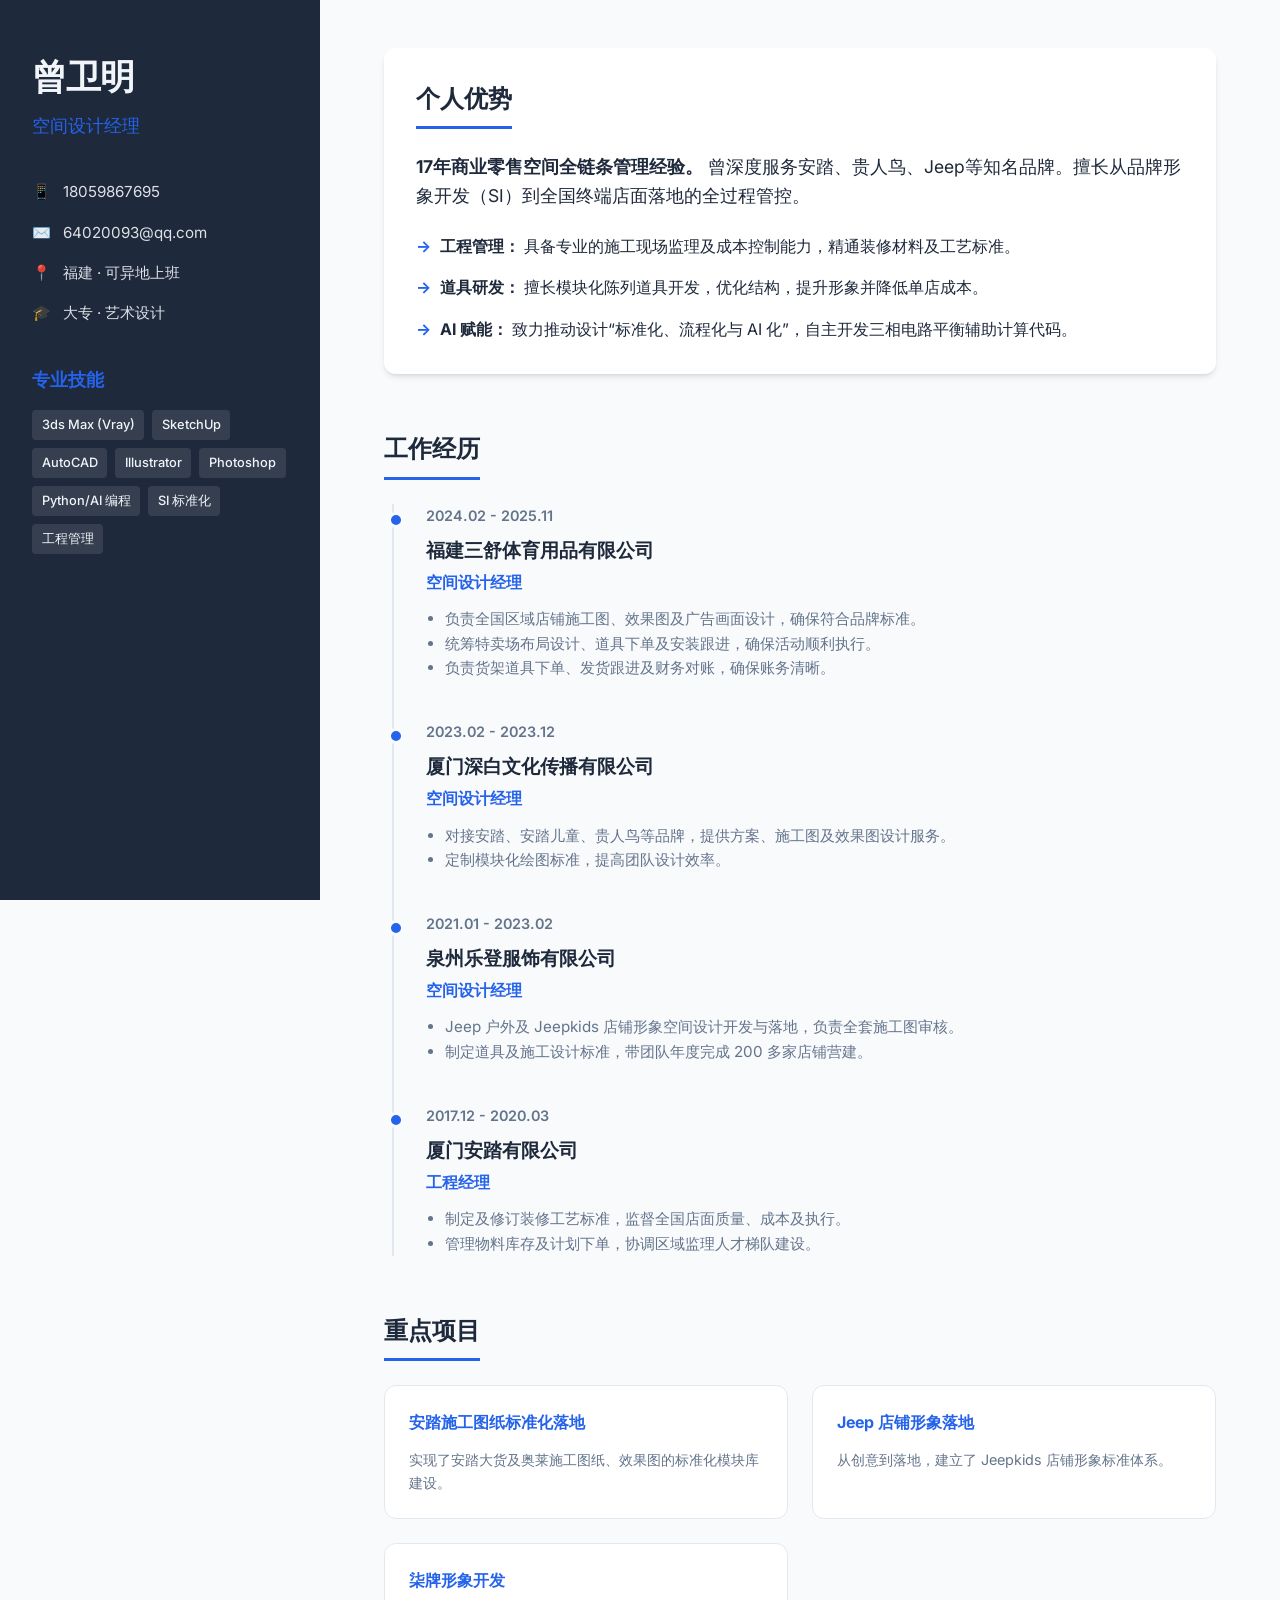
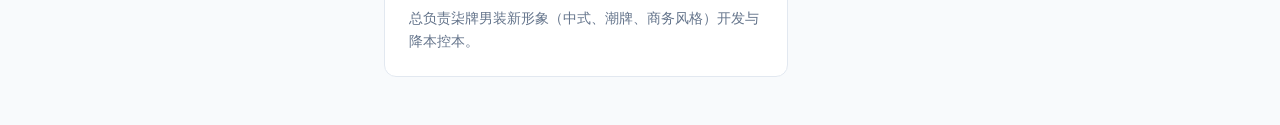
==== index.html @ a27a8bdd "初始化简历网站项目 包含： - index.html: 简历主页面 - style.css: 样式文件 - script.js: 交互脚本 - convert_to_rxresume.py: JSON" ====
<!DOCTYPE html>
<html lang="zh-CN">
<head>
    <meta charset="UTF-8">
    <meta name="viewport" content="width=device-width, initial-scale=1.0">
    <title>曾卫明 | 空间设计经理 - 个人简历</title>
    <meta name="description" content="曾卫明，资深空间设计经理，拥有17年商业零售空间全链条管理经验。精通SI开发、工程管理及AI赋能设计。">
    <link rel="stylesheet" href="style.css">
    <link rel="preconnect" href="https://fonts.googleapis.com">
    <link rel="preconnect" href="https://fonts.gstatic.com" crossorigin>
    <link href="https://fonts.googleapis.com/css2?family=Inter:wght@300;400;500;600;700&display=swap" rel="stylesheet">
</head>
<body>
    <div class="app-container">
        <!-- Sidebar -->
        <aside class="sidebar">
            <div class="profile-header">
                <div class="name-tag">
                    <h1>曾卫明</h1>
                    <p class="title">空间设计经理</p>
                </div>
            </div>

            <div class="contact-section">
                <div class="contact-item">
                    <span class="icon">📱</span>
                    <a href="tel:18059867695">18059867695</a>
                </div>
                <div class="contact-item">
                    <span class="icon">✉️</span>
                    <a href="mailto:64920093@qq.com">64020093@qq.com</a>
                </div>
                <div class="contact-item">
                    <span class="icon">📍</span>
                    <span>福建 · 可异地上班</span>
                </div>
                <div class="contact-item">
                    <span class="icon">🎓</span>
                    <span>大专 · 艺术设计</span>
                </div>
            </div>

            <div class="skills-section">
                <h3>专业技能</h3>
                <div class="skill-tags">
                    <span>3ds Max (Vray)</span>
                    <span>SketchUp</span>
                    <span>AutoCAD</span>
                    <span>Illustrator</span>
                    <span>Photoshop</span>
                    <span>Python/AI 编程</span>
                    <span>SI 标准化</span>
                    <span>工程管理</span>
                </div>
            </div>
        </aside>

        <!-- Main Content -->
        <main class="main-content">
            <section class="summary-card">
                <h2>个人优势</h2>
                <div class="summary-content">
                    <p><strong>17年商业零售空间全链条管理经验。</strong> 曾深度服务安踏、贵人鸟、Jeep等知名品牌。擅长从品牌形象开发（SI）到全国终端店面落地的全过程管控。</p>
                    <ul>
                        <li><strong>工程管理：</strong> 具备专业的施工现场监理及成本控制能力，精通装修材料及工艺标准。</li>
                        <li><strong>道具研发：</strong> 擅长模块化陈列道具开发，优化结构，提升形象并降低单店成本。</li>
                        <li><strong>AI 赋能：</strong> 致力推动设计“标准化、流程化与 AI 化”，自主开发三相电路平衡辅助计算代码。</li>
                    </ul>
                </div>
            </section>

            <section class="experience-section">
                <h2>工作经历</h2>
                
                <div class="timeline">
                    <!-- Exp 1 -->
                    <div class="timeline-item">
                        <div class="time-node">2024.02 - 2025.11</div>
                        <div class="content">
                            <h3>福建三舒体育用品有限公司</h3>
                            <p class="role">空间设计经理</p>
                            <ul>
                                <li>负责全国区域店铺施工图、效果图及广告画面设计，确保符合品牌标准。</li>
                                <li>统筹特卖场布局设计、道具下单及安装跟进，确保活动顺利执行。</li>
                                <li>负责货架道具下单、发货跟进及财务对账，确保账务清晰。</li>
                            </ul>
                        </div>
                    </div>

                    <!-- Exp 2 -->
                    <div class="timeline-item">
                        <div class="time-node">2023.02 - 2023.12</div>
                        <div class="content">
                            <h3>厦门深白文化传播有限公司</h3>
                            <p class="role">空间设计经理</p>
                            <ul>
                                <li>对接安踏、安踏儿童、贵人鸟等品牌，提供方案、施工图及效果图设计服务。</li>
                                <li>定制模块化绘图标准，提高团队设计效率。</li>
                            </ul>
                        </div>
                    </div>

                    <!-- Exp 3 -->
                    <div class="timeline-item">
                        <div class="time-node">2021.01 - 2023.02</div>
                        <div class="content">
                            <h3>泉州乐登服饰有限公司</h3>
                            <p class="role">空间设计经理</p>
                            <ul>
                                <li>Jeep 户外及 Jeepkids 店铺形象空间设计开发与落地，负责全套施工图审核。</li>
                                <li>制定道具及施工设计标准，带团队年度完成 200 多家店铺营建。</li>
                            </ul>
                        </div>
                    </div>

                    <!-- Exp 4 -->
                    <div class="timeline-item">
                        <div class="time-node">2017.12 - 2020.03</div>
                        <div class="content">
                            <h3>厦门安踏有限公司</h3>
                            <p class="role">工程经理</p>
                            <ul>
                                <li>制定及修订装修工艺标准，监督全国店面质量、成本及执行。</li>
                                <li>管理物料库存及计划下单，协调区域监理人才梯队建设。</li>
                            </ul>
                        </div>
                    </div>
                </div>
            </section>

            <section class="projects-section">
                <h2>重点项目</h2>
                <div class="project-grid">
                    <div class="project-card">
                        <h4>安踏施工图纸标准化落地</h4>
                        <p>实现了安踏大货及奥莱施工图纸、效果图的标准化模块库建设。</p>
                    </div>
                    <div class="project-card">
                        <h4>Jeep 店铺形象落地</h4>
                        <p>从创意到落地，建立了 Jeepkids 店铺形象标准体系。</p>
                    </div>
                    <div class="project-card">
                        <h4>柒牌形象开发</h4>
                        <p>总负责柒牌男装新形象（中式、潮牌、商务风格）开发与降本控本。</p>
                    </div>
                </div>
            </section>
        </main>
    </div>
    <script src="script.js"></script>
</body>
</html>
---- style.css ----
:root {
    --primary-color: #2563eb;
    --primary-hover: #1d4ed8;
    --bg-color: #f8fafc;
    --text-main: #1e293b;
    --text-muted: #64748b;
    --card-bg: #ffffff;
    --sidebar-bg: #1e293b;
    --sidebar-text: #f1f5f9;
    --border-color: #e2e8f0;
    --shadow: 0 4px 6px -1px rgb(0 0 0 / 0.1), 0 2px 4px -2px rgb(0 0 0 / 0.1);
    --transition: all 0.3s ease;
}

* {
    margin: 0;
    padding: 0;
    box-sizing: border-box;
}

body {
    font-family: 'Inter', sans-serif;
    line-height: 1.6;
    color: var(--text-main);
    background-color: var(--bg-color);
    -webkit-font-smoothing: antialiased;
}

.app-container {
    display: grid;
    grid-template-columns: 320px 1fr;
    min-height: 100vh;
}

/* Sidebar Styling */
.sidebar {
    background-color: var(--sidebar-bg);
    color: var(--sidebar-text);
    padding: 3rem 2rem;
    position: sticky;
    top: 0;
    height: 100vh;
    display: flex;
    flex-direction: column;
    gap: 2.5rem;
    overflow-y: auto;
}

.profile-header h1 {
    font-size: 2.2rem;
    font-weight: 700;
    margin-bottom: 0.5rem;
    letter-spacing: -0.025em;
}

.profile-header .title {
    font-size: 1.1rem;
    color: var(--primary-color);
    font-weight: 500;
}

.contact-section {
    display: flex;
    flex-direction: column;
    gap: 1rem;
}

.contact-item {
    display: flex;
    align-items: center;
    gap: 0.75rem;
    font-size: 0.95rem;
    opacity: 0.9;
}

.contact-item a {
    color: inherit;
    text-decoration: none;
    transition: var(--transition);
}

.contact-item a:hover {
    color: var(--primary-color);
}

.skills-section h3 {
    font-size: 1.1rem;
    margin-bottom: 1rem;
    color: var(--primary-color);
}

.skill-tags {
    display: flex;
    flex-wrap: wrap;
    gap: 0.5rem;
}

.skill-tags span {
    background: rgba(255, 255, 255, 0.1);
    padding: 0.3rem 0.6rem;
    border-radius: 4px;
    font-size: 0.8rem;
    font-weight: 500;
}

/* Main Content Styling */
.main-content {
    padding: 3rem 4rem;
    max-width: 1000px;
    margin: 0 auto;
    display: flex;
    flex-direction: column;
    gap: 3.5rem;
}

section h2 {
    font-size: 1.5rem;
    font-weight: 700;
    margin-bottom: 1.5rem;
    padding-bottom: 0.5rem;
    border-bottom: 3px solid var(--primary-color);
    width: fit-content;
}

/* Summary Card */
.summary-card {
    background: var(--card-bg);
    padding: 2rem;
    border-radius: 12px;
    box-shadow: var(--shadow);
}

.summary-content p {
    font-size: 1.1rem;
    margin-bottom: 1.5rem;
    color: var(--text-main);
}

.summary-content ul {
    list-style: none;
    display: grid;
    gap: 1rem;
}

.summary-content li {
    position: relative;
    padding-left: 1.5rem;
}

.summary-content li::before {
    content: "→";
    position: absolute;
    left: 0;
    color: var(--primary-color);
    font-weight: bold;
}

/* Timeline */
.timeline {
    display: flex;
    flex-direction: column;
    gap: 2.5rem;
    border-left: 2px solid var(--border-color);
    padding-left: 2rem;
    margin-left: 0.5rem;
}

.timeline-item {
    position: relative;
}

.timeline-item::before {
    content: "";
    position: absolute;
    left: calc(-2rem - 6px);
    top: 0.5rem;
    width: 10px;
    height: 10px;
    background: var(--primary-color);
    border-radius: 50%;
    border: 3px solid var(--bg-color);
}

.time-node {
    font-size: 0.9rem;
    font-weight: 600;
    color: var(--text-muted);
    margin-bottom: 0.5rem;
}

.content h3 {
    font-size: 1.2rem;
    margin-bottom: 0.25rem;
}

.content .role {
    font-weight: 600;
    color: var(--primary-color);
    margin-bottom: 0.75rem;
}

.content ul {
    list-style: disc;
    padding-left: 1.2rem;
    color: var(--text-muted);
    font-size: 0.95rem;
}

/* Project Grid */
.project-grid {
    display: grid;
    grid-template-columns: repeat(auto-fit, minmax(280px, 1fr));
    gap: 1.5rem;
}

.project-card {
    background: var(--card-bg);
    padding: 1.5rem;
    border-radius: 12px;
    border: 1px solid var(--border-color);
    transition: var(--transition);
}

.project-card:hover {
    transform: translateY(-5px);
    box-shadow: var(--shadow);
    border-color: var(--primary-color);
}

.project-card h4 {
    margin-bottom: 0.75rem;
    color: var(--primary-color);
}

.project-card p {
    font-size: 0.9rem;
    color: var(--text-muted);
}

/* Responsive */
@media (max-width: 900px) {
    .app-container {
        grid-template-columns: 1fr;
    }

    .sidebar {
        height: auto;
        position: relative;
        padding: 2rem;
    }

    .main-content {
        padding: 2rem;
    }
}
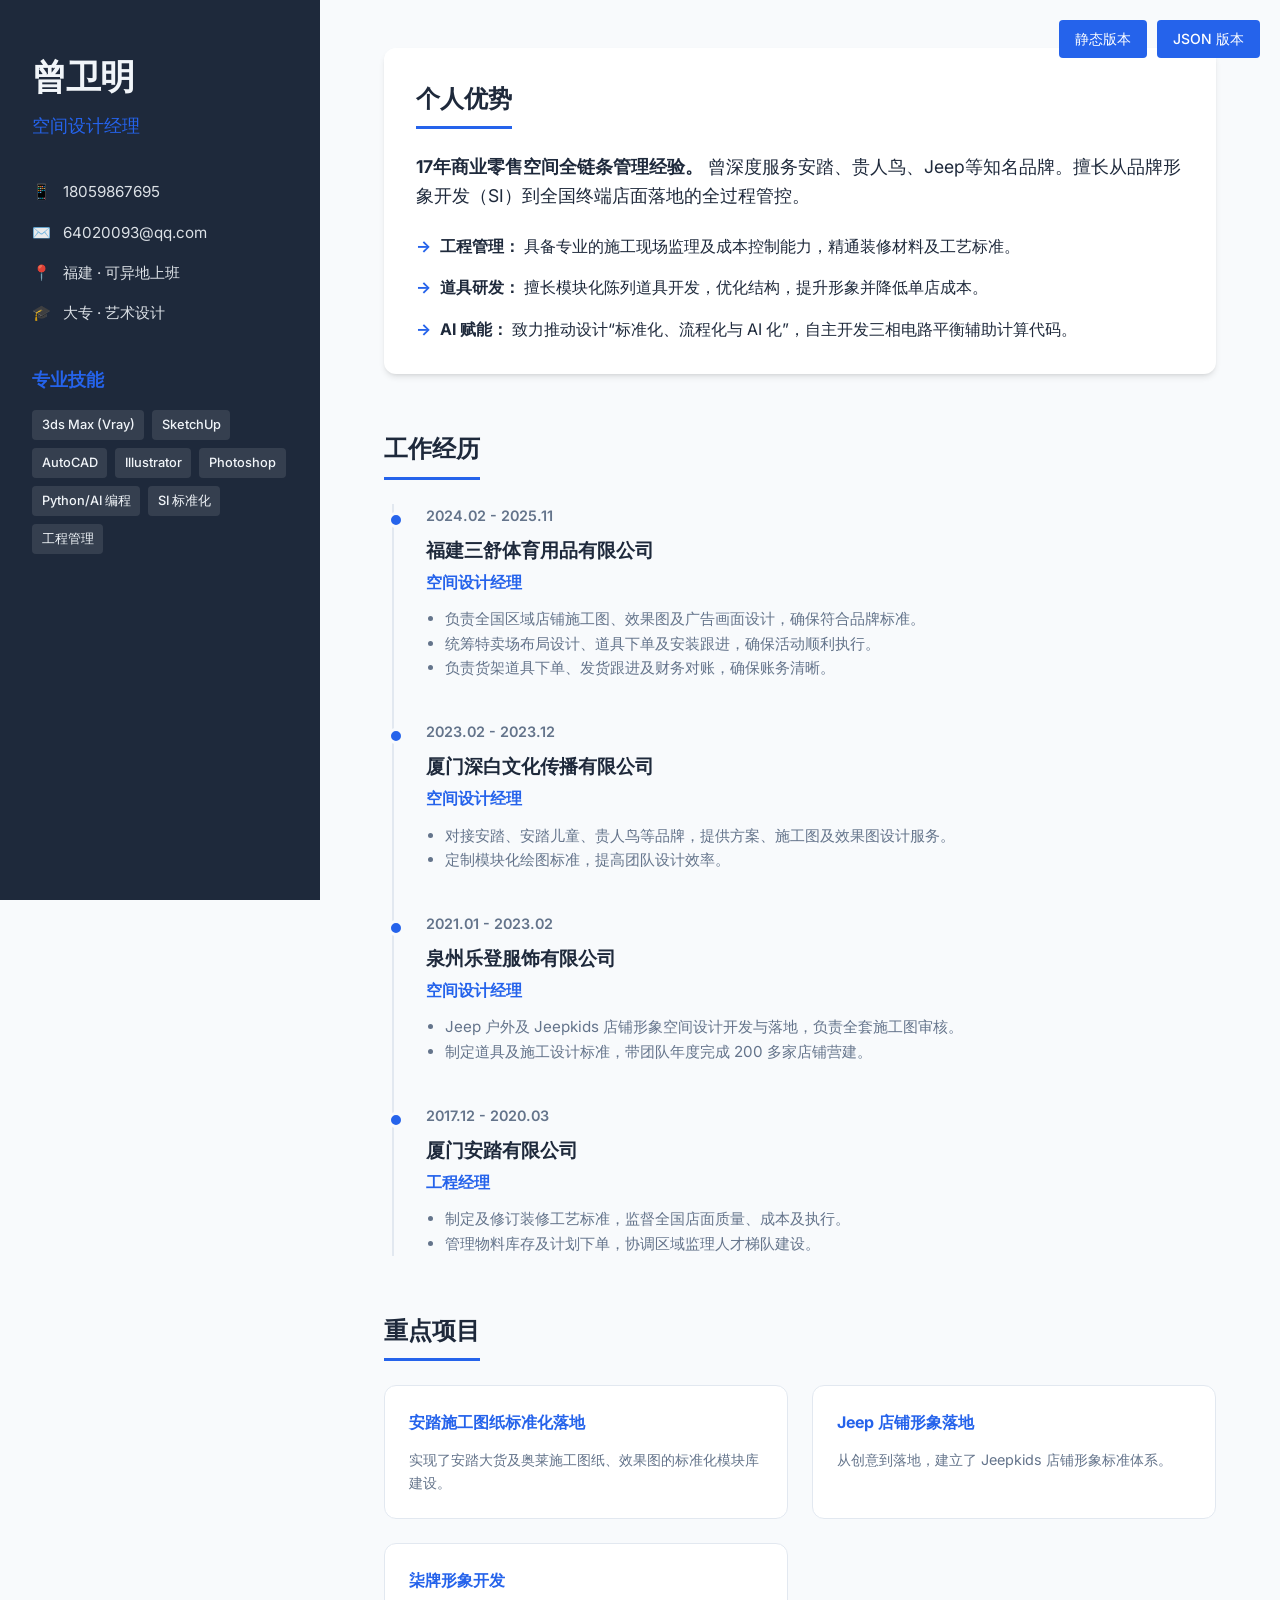
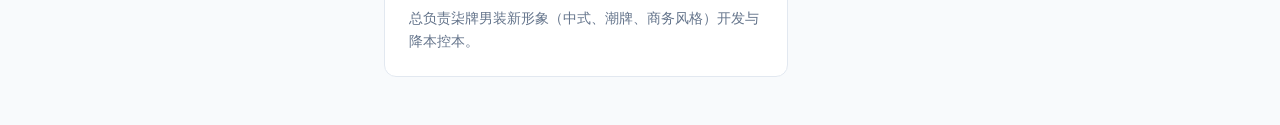
==== commit 0f8d4d76: "添加 JSON 动态加载简历功能 新增功能： - resume-json.html: 动态加载 JSON 简历数据的页面 - 支持从 "曾卫明简历.json" 文件加载完整简历信息 - 添加导航链接在" ====
--- a/index.html
+++ b/index.html
@@ -11,6 +11,10 @@
     <link href="https://fonts.googleapis.com/css2?family=Inter:wght@300;400;500;600;700&display=swap" rel="stylesheet">
 </head>
 <body>
+    <div class="nav-links">
+        <a href="index.html" class="nav-link">静态版本</a>
+        <a href="resume-json.html" class="nav-link">JSON 版本</a>
+    </div>
     <div class="app-container">
         <!-- Sidebar -->
         <aside class="sidebar">
--- a/style.css
+++ b/style.css
@@ -237,6 +237,73 @@
     color: var(--text-muted);
 }
 
+/* Education Section */
+.education-section {
+    margin-top: 2rem;
+}
+
+.education-item {
+    background: var(--card-bg);
+    padding: 1.5rem;
+    border-radius: 12px;
+    border: 1px solid var(--border-color);
+    margin-bottom: 1rem;
+}
+
+.education-item h3 {
+    font-size: 1.2rem;
+    margin-bottom: 0.5rem;
+    color: var(--primary-color);
+}
+
+.education-item .degree {
+    font-weight: 600;
+    color: var(--text-main);
+    margin-bottom: 0.25rem;
+}
+
+.education-item .date {
+    font-size: 0.9rem;
+    color: var(--text-muted);
+}
+
+/* Navigation Links */
+.nav-links {
+    position: fixed;
+    top: 20px;
+    right: 20px;
+    display: flex;
+    gap: 10px;
+    z-index: 1000;
+}
+
+.nav-link {
+    background: var(--primary-color);
+    color: white;
+    padding: 8px 16px;
+    border-radius: 4px;
+    text-decoration: none;
+    font-size: 14px;
+    font-weight: 500;
+    transition: var(--transition);
+}
+
+.nav-link:hover {
+    background: var(--primary-hover);
+    transform: translateY(-2px);
+}
+
+/* JSON Section */
+.json-section {
+    margin-top: 3rem;
+    padding-top: 2rem;
+    border-top: 1px solid var(--border-color);
+}
+
+.json-section h2 {
+    margin-bottom: 1rem;
+}
+
 /* Responsive */
 @media (max-width: 900px) {
     .app-container {
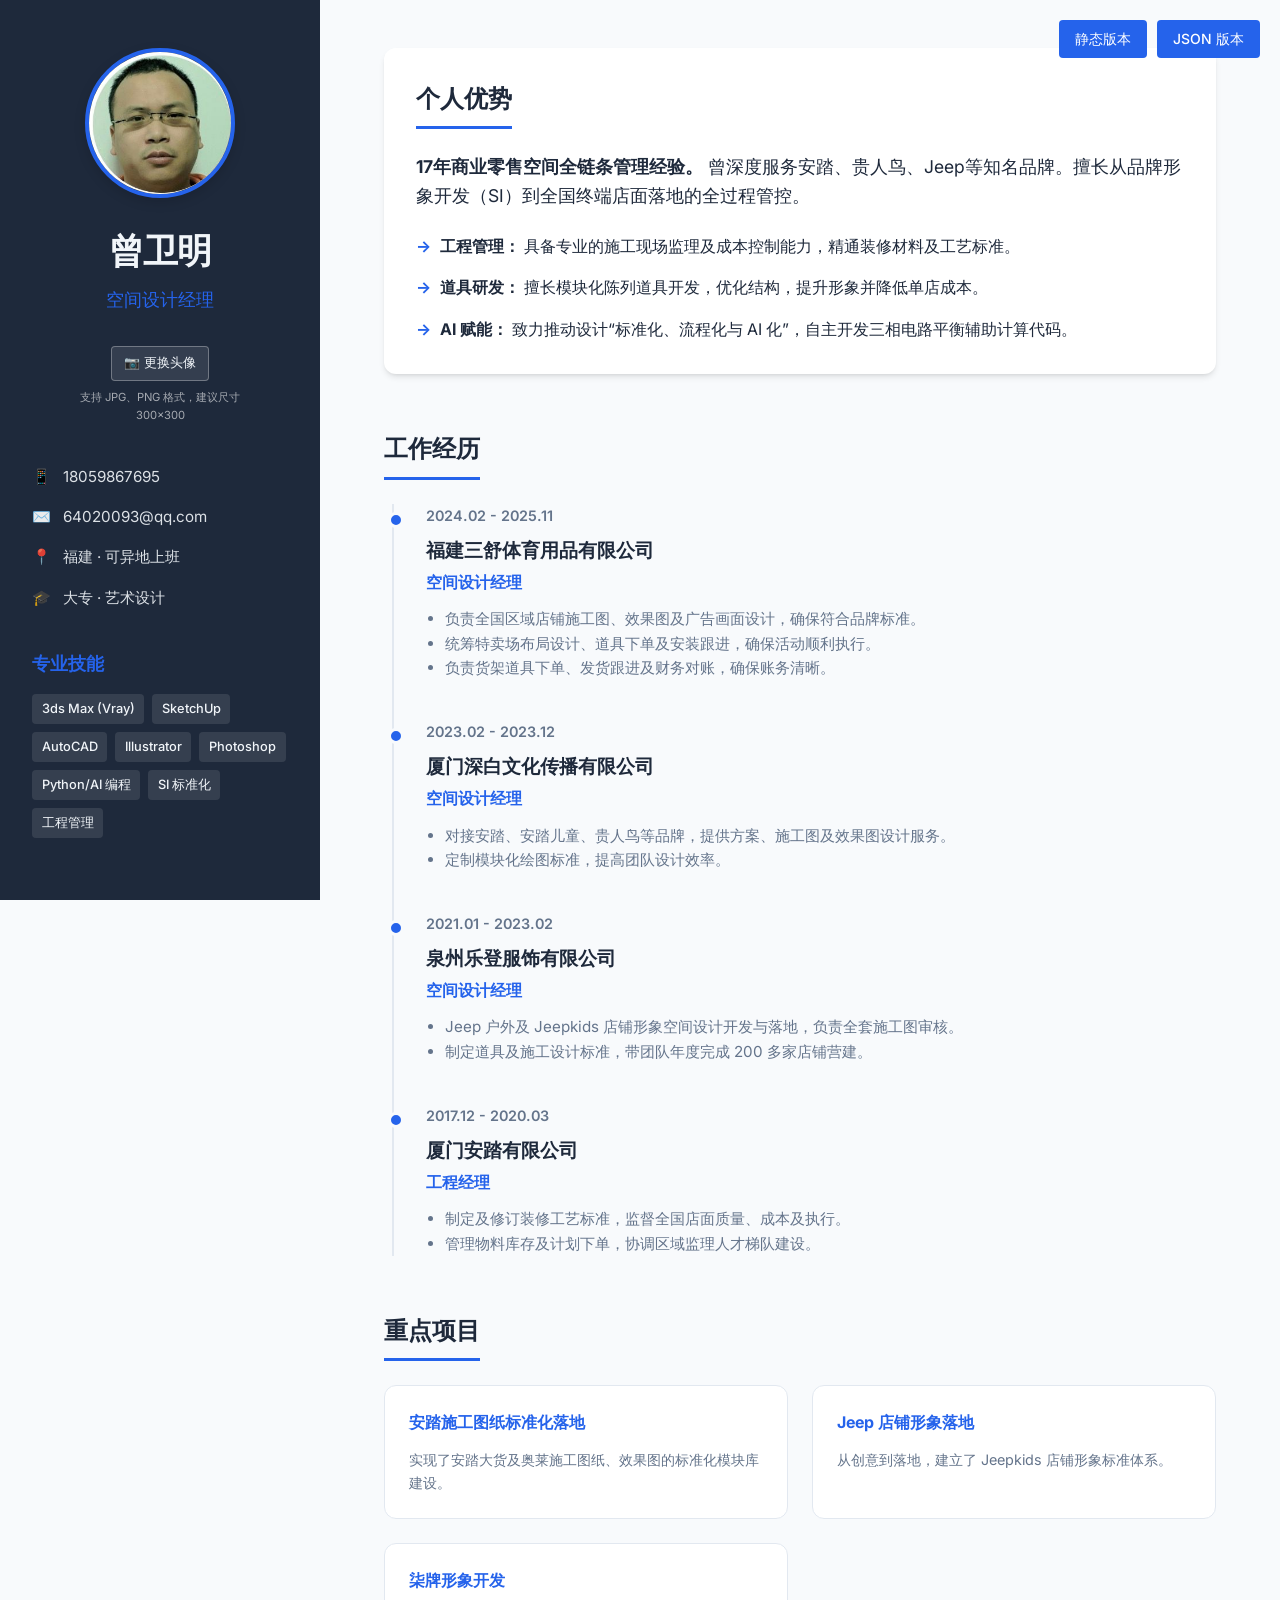
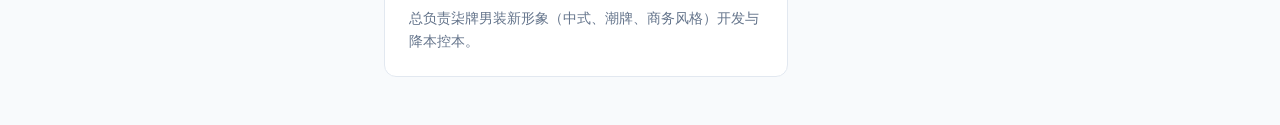
==== commit dde9797a: "添加头像功能并上传头像图片 新增功能： 1. HTML 版本头像上传功能    - 点击"更换头像"按钮上传本地图片    - 支持 JPG/PNG/GIF 格式，最大 2MB    - 自动保存到浏" ====
--- a/index.html
+++ b/index.html
@@ -19,9 +19,22 @@
         <!-- Sidebar -->
         <aside class="sidebar">
             <div class="profile-header">
+                <img src="avatar.jpeg" 
+                     alt="曾卫明头像" 
+                     class="profile-avatar" 
+                     id="profile-avatar">
+                
                 <div class="name-tag">
                     <h1>曾卫明</h1>
                     <p class="title">空间设计经理</p>
+                </div>
+                
+                <div class="avatar-upload">
+                    <label for="avatar-input" class="avatar-upload-btn">
+                        📷 更换头像
+                    </label>
+                    <input type="file" id="avatar-input" accept="image/*">
+                    <p class="avatar-hint">支持 JPG、PNG 格式，建议尺寸 300×300</p>
                 </div>
             </div>
 
--- a/style.css
+++ b/style.css
@@ -46,6 +46,57 @@
     overflow-y: auto;
 }
 
+.profile-header {
+    display: flex;
+    flex-direction: column;
+    align-items: center;
+    text-align: center;
+    gap: 1.5rem;
+}
+
+.profile-avatar {
+    width: 150px;
+    height: 150px;
+    border-radius: 50%;
+    object-fit: cover;
+    border: 4px solid var(--primary-color);
+    box-shadow: 0 4px 12px rgba(0, 0, 0, 0.15);
+}
+
+.avatar-upload {
+    display: flex;
+    flex-direction: column;
+    align-items: center;
+    gap: 0.5rem;
+    margin-top: 0.5rem;
+}
+
+.avatar-upload-btn {
+    background: rgba(255, 255, 255, 0.1);
+    color: var(--sidebar-text);
+    border: 1px solid rgba(255, 255, 255, 0.3);
+    padding: 6px 12px;
+    border-radius: 4px;
+    font-size: 0.8rem;
+    cursor: pointer;
+    transition: var(--transition);
+}
+
+.avatar-upload-btn:hover {
+    background: rgba(255, 255, 255, 0.2);
+}
+
+.avatar-upload input[type="file"] {
+    display: none;
+}
+
+.avatar-hint {
+    font-size: 0.7rem;
+    color: rgba(255, 255, 255, 0.6);
+    text-align: center;
+    max-width: 200px;
+}
+
 .profile-header h1 {
     font-size: 2.2rem;
     font-weight: 700;
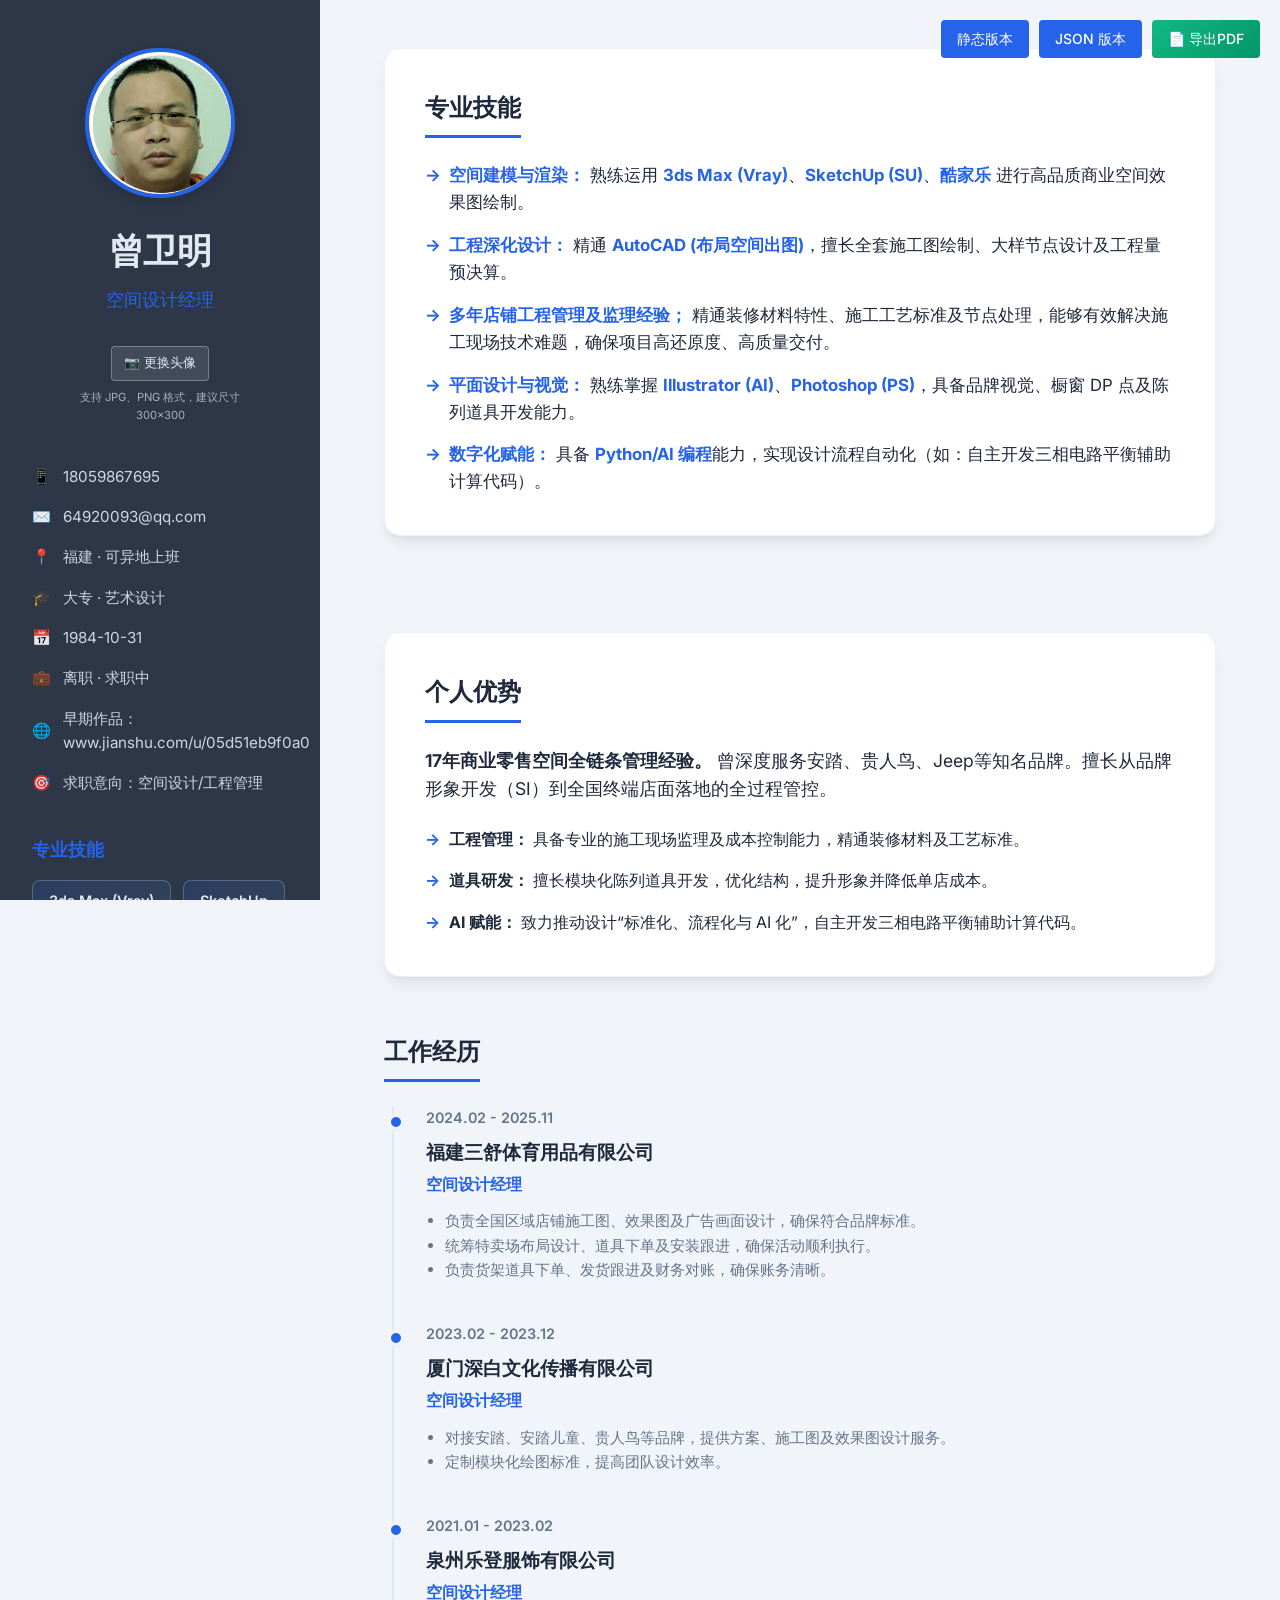
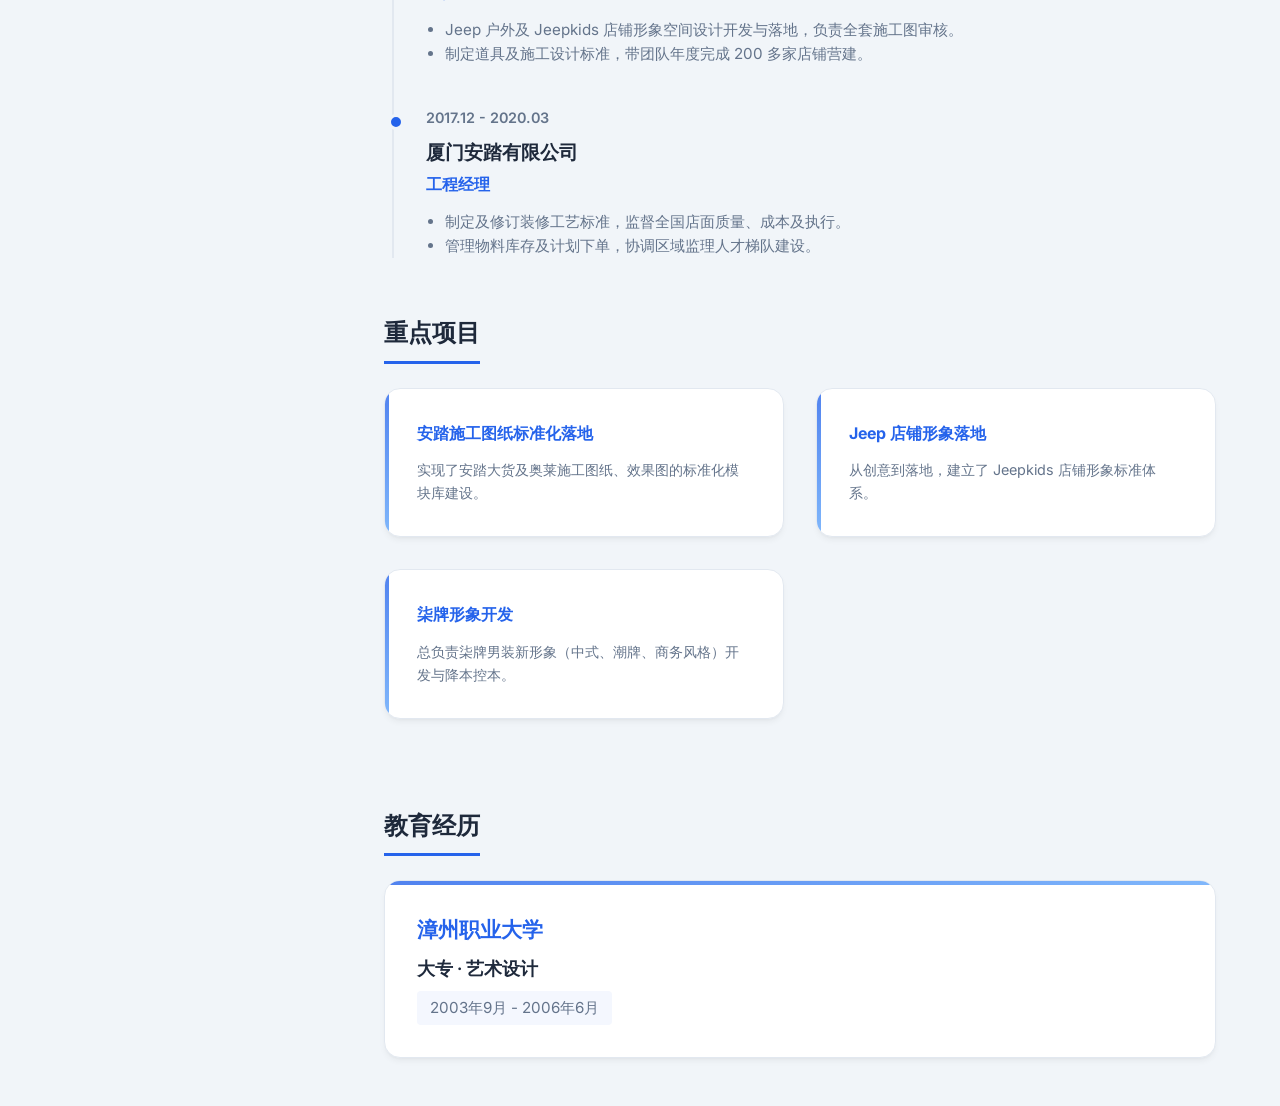
==== commit feaf35f6: "优化简历网站视觉设计和功能 - 添加PDF导出按钮（右上角绿色渐变） - 补充侧边栏缺失信息：生日、离职状态、早期作品链接、求职意向 - 专业技能详细内容移到主内容区顶部 - 优化背景颜色和卡片阴影层" ====
--- a/index.html
+++ b/index.html
@@ -14,6 +14,7 @@
     <div class="nav-links">
         <a href="index.html" class="nav-link">静态版本</a>
         <a href="resume-json.html" class="nav-link">JSON 版本</a>
+        <button id="print-pdf-btn" class="nav-link pdf-btn">📄 导出PDF</button>
     </div>
     <div class="app-container">
         <!-- Sidebar -->
@@ -45,7 +46,7 @@
                 </div>
                 <div class="contact-item">
                     <span class="icon">✉️</span>
-                    <a href="mailto:64920093@qq.com">64020093@qq.com</a>
+                    <a href="mailto:64920093@qq.com">64920093@qq.com</a>
                 </div>
                 <div class="contact-item">
                     <span class="icon">📍</span>
@@ -54,6 +55,22 @@
                 <div class="contact-item">
                     <span class="icon">🎓</span>
                     <span>大专 · 艺术设计</span>
+                </div>
+                <div class="contact-item">
+                    <span class="icon">📅</span>
+                    <span>1984-10-31</span>
+                </div>
+                <div class="contact-item">
+                    <span class="icon">💼</span>
+                    <span>离职 · 求职中</span>
+                </div>
+                <div class="contact-item">
+                    <span class="icon">🌐</span>
+                    <a href="https://www.jianshu.com/u/05d51eb9f0a0" target="_blank">早期作品：www.jianshu.com/u/05d51eb9f0a0</a>
+                </div>
+                <div class="contact-item">
+                    <span class="icon">🎯</span>
+                    <span>求职意向：空间设计/工程管理</span>
                 </div>
             </div>
 
@@ -74,6 +91,19 @@
 
         <!-- Main Content -->
         <main class="main-content">
+            <section class="skills-detailed-card">
+                <h2>专业技能</h2>
+                <div class="skills-detailed-content">
+                    <ul class="skills-detailed-list">
+                        <li><strong>空间建模与渲染：</strong> 熟练运用 <strong>3ds Max (Vray)</strong>、<strong>SketchUp (SU)</strong>、<strong>酷家乐</strong> 进行高品质商业空间效果图绘制。</li>
+                        <li><strong>工程深化设计：</strong> 精通 <strong>AutoCAD (布局空间出图)</strong>，擅长全套施工图绘制、大样节点设计及工程量预决算。</li>
+                        <li><strong>多年店铺工程管理及监理经验；</strong> 精通装修材料特性、施工工艺标准及节点处理，能够有效解决施工现场技术难题，确保项目高还原度、高质量交付。</li>
+                        <li><strong>平面设计与视觉：</strong> 熟练掌握 <strong>Illustrator (AI)</strong>、<strong>Photoshop (PS)</strong>，具备品牌视觉、橱窗 DP 点及陈列道具开发能力。</li>
+                        <li><strong>数字化赋能：</strong> 具备 <strong>Python/AI 编程</strong>能力，实现设计流程自动化（如：自主开发三相电路平衡辅助计算代码）。</li>
+                    </ul>
+                </div>
+            </section>
+
             <section class="summary-card">
                 <h2>个人优势</h2>
                 <div class="summary-content">
@@ -162,6 +192,15 @@
                     </div>
                 </div>
             </section>
+
+            <section class="education-section">
+                <h2>教育经历</h2>
+                <div class="education-item">
+                    <h3>漳州职业大学</h3>
+                    <p class="degree">大专 · 艺术设计</p>
+                    <p class="date">2003年9月 - 2006年6月</p>
+                </div>
+            </section>
         </main>
     </div>
     <script src="script.js"></script>
--- a/style.css
+++ b/style.css
@@ -1,14 +1,16 @@
 :root {
     --primary-color: #2563eb;
     --primary-hover: #1d4ed8;
-    --bg-color: #f8fafc;
+    --bg-color: #f1f5f9;
     --text-main: #1e293b;
     --text-muted: #64748b;
     --card-bg: #ffffff;
-    --sidebar-bg: #1e293b;
-    --sidebar-text: #f1f5f9;
+    --sidebar-bg: #2d3748;
+    --sidebar-text: #e2e8f0;
     --border-color: #e2e8f0;
-    --shadow: 0 4px 6px -1px rgb(0 0 0 / 0.1), 0 2px 4px -2px rgb(0 0 0 / 0.1);
+    --shadow: 0 4px 6px -1px rgb(0 0 0 / 0.05), 0 2px 4px -2px rgb(0 0 0 / 0.05);
+    --shadow-lg: 0 10px 15px -3px rgb(0 0 0 / 0.08), 0 4px 6px -4px rgb(0 0 0 / 0.08);
+    --shadow-xl: 0 20px 25px -5px rgb(0 0 0 / 0.1), 0 8px 10px -6px rgb(0 0 0 / 0.1);
     --transition: all 0.3s ease;
 }
 
@@ -140,18 +142,87 @@
     color: var(--primary-color);
 }
 
+/* Skills Detailed Card */
+.skills-detailed-card {
+    background: var(--card-bg);
+    padding: 2.5rem;
+    border-radius: 16px;
+    box-shadow: var(--shadow-lg);
+    border: 1px solid rgba(37, 99, 235, 0.1);
+    transition: var(--transition);
+    margin-bottom: 2.5rem;
+}
+
+.skills-detailed-card:hover {
+    box-shadow: var(--shadow-xl);
+    transform: translateY(-2px);
+}
+
+.skills-detailed-list {
+    list-style: none;
+    display: flex;
+    flex-direction: column;
+    gap: 1rem;
+}
+
+.skills-detailed-list li {
+    font-size: 1.05rem;
+    line-height: 1.6;
+    color: var(--text-main);
+    padding-left: 1.5rem;
+    position: relative;
+}
+
+.skills-detailed-list li::before {
+    content: "→";
+    position: absolute;
+    left: 0;
+    color: var(--primary-color);
+    font-weight: bold;
+}
+
+.skills-detailed-list strong {
+    color: var(--primary-color);
+}
+
 .skill-tags {
     display: flex;
     flex-wrap: wrap;
-    gap: 0.5rem;
+    gap: 0.75rem;
 }
 
 .skill-tags span {
-    background: rgba(255, 255, 255, 0.1);
-    padding: 0.3rem 0.6rem;
-    border-radius: 4px;
-    font-size: 0.8rem;
-    font-weight: 500;
+    background: linear-gradient(135deg, rgba(37, 99, 235, 0.15), rgba(96, 165, 250, 0.1));
+    padding: 0.5rem 1rem;
+    border-radius: 8px;
+    font-size: 0.9rem;
+    font-weight: 600;
+    color: var(--sidebar-text);
+    border: 1px solid rgba(255, 255, 255, 0.2);
+    transition: var(--transition);
+    position: relative;
+    overflow: hidden;
+}
+
+.skill-tags span::before {
+    content: '';
+    position: absolute;
+    top: 0;
+    left: -100%;
+    width: 100%;
+    height: 100%;
+    background: linear-gradient(90deg, transparent, rgba(255, 255, 255, 0.2), transparent);
+    transition: left 0.5s ease;
+}
+
+.skill-tags span:hover {
+    background: linear-gradient(135deg, rgba(37, 99, 235, 0.25), rgba(96, 165, 250, 0.2));
+    transform: translateY(-2px);
+    box-shadow: 0 4px 12px rgba(0, 0, 0, 0.2);
+}
+
+.skill-tags span:hover::before {
+    left: 100%;
 }
 
 /* Main Content Styling */
@@ -176,9 +247,16 @@
 /* Summary Card */
 .summary-card {
     background: var(--card-bg);
-    padding: 2rem;
-    border-radius: 12px;
-    box-shadow: var(--shadow);
+    padding: 2.5rem;
+    border-radius: 16px;
+    box-shadow: var(--shadow-lg);
+    border: 1px solid rgba(37, 99, 235, 0.1);
+    transition: var(--transition);
+}
+
+.summary-card:hover {
+    box-shadow: var(--shadow-xl);
+    transform: translateY(-2px);
 }
 
 .summary-content p {
@@ -260,21 +338,35 @@
 /* Project Grid */
 .project-grid {
     display: grid;
-    grid-template-columns: repeat(auto-fit, minmax(280px, 1fr));
-    gap: 1.5rem;
+    grid-template-columns: repeat(auto-fit, minmax(300px, 1fr));
+    gap: 2rem;
 }
 
 .project-card {
     background: var(--card-bg);
-    padding: 1.5rem;
-    border-radius: 12px;
+    padding: 2rem;
+    border-radius: 16px;
     border: 1px solid var(--border-color);
     transition: var(--transition);
+    box-shadow: var(--shadow);
+    position: relative;
+    overflow: hidden;
+}
+
+.project-card::before {
+    content: '';
+    position: absolute;
+    top: 0;
+    left: 0;
+    width: 4px;
+    height: 100%;
+    background: linear-gradient(to bottom, var(--primary-color), #60a5fa);
+    opacity: 0.8;
 }
 
 .project-card:hover {
-    transform: translateY(-5px);
-    box-shadow: var(--shadow);
+    transform: translateY(-8px);
+    box-shadow: var(--shadow-xl);
     border-color: var(--primary-color);
 }
 
@@ -295,14 +387,34 @@
 
 .education-item {
     background: var(--card-bg);
-    padding: 1.5rem;
-    border-radius: 12px;
+    padding: 2rem;
+    border-radius: 16px;
     border: 1px solid var(--border-color);
-    margin-bottom: 1rem;
+    box-shadow: var(--shadow);
+    transition: var(--transition);
+    position: relative;
+    overflow: hidden;
+}
+
+.education-item::before {
+    content: '';
+    position: absolute;
+    top: 0;
+    left: 0;
+    width: 100%;
+    height: 4px;
+    background: linear-gradient(to right, var(--primary-color), #60a5fa);
+    opacity: 0.8;
+}
+
+.education-item:hover {
+    transform: translateY(-4px);
+    box-shadow: var(--shadow-lg);
+    border-color: var(--primary-color);
 }
 
 .education-item h3 {
-    font-size: 1.2rem;
+    font-size: 1.3rem;
     margin-bottom: 0.5rem;
     color: var(--primary-color);
 }
@@ -310,12 +422,17 @@
 .education-item .degree {
     font-weight: 600;
     color: var(--text-main);
-    margin-bottom: 0.25rem;
+    margin-bottom: 0.5rem;
+    font-size: 1.1rem;
 }
 
 .education-item .date {
-    font-size: 0.9rem;
+    font-size: 0.95rem;
     color: var(--text-muted);
+    background: rgba(37, 99, 235, 0.05);
+    padding: 0.3rem 0.8rem;
+    border-radius: 4px;
+    display: inline-block;
 }
 
 /* Navigation Links */
@@ -337,11 +454,22 @@
     font-size: 14px;
     font-weight: 500;
     transition: var(--transition);
+    border: none;
+    cursor: pointer;
+    font-family: inherit;
 }
 
 .nav-link:hover {
     background: var(--primary-hover);
     transform: translateY(-2px);
+}
+
+.pdf-btn {
+    background: linear-gradient(135deg, #10b981, #059669);
+}
+
+.pdf-btn:hover {
+    background: linear-gradient(135deg, #059669, #047857);
 }
 
 /* JSON Section */
@@ -355,6 +483,47 @@
     margin-bottom: 1rem;
 }
 
+/* Print styles */
+@media print {
+    .nav-links {
+        display: none !important;
+    }
+    
+    .app-container {
+        grid-template-columns: 1fr !important;
+    }
+    
+    .sidebar {
+        background: white !important;
+        color: #1e293b !important;
+        border-right: 1px solid #e2e8f0;
+        height: auto !important;
+        position: relative !important;
+    }
+    
+    .skill-tags span {
+        background: #f1f5f9 !important;
+        color: #1e293b !important;
+        border: 1px solid #e2e8f0 !important;
+    }
+    
+    .summary-card,
+    .skills-detailed-card,
+    .project-card,
+    .education-item {
+        box-shadow: none !important;
+        border: 1px solid #e2e8f0 !important;
+        page-break-inside: avoid;
+    }
+    
+    .summary-card:hover,
+    .skills-detailed-card:hover,
+    .project-card:hover,
+    .education-item:hover {
+        transform: none !important;
+    }
+}
+
 /* Responsive */
 @media (max-width: 900px) {
     .app-container {
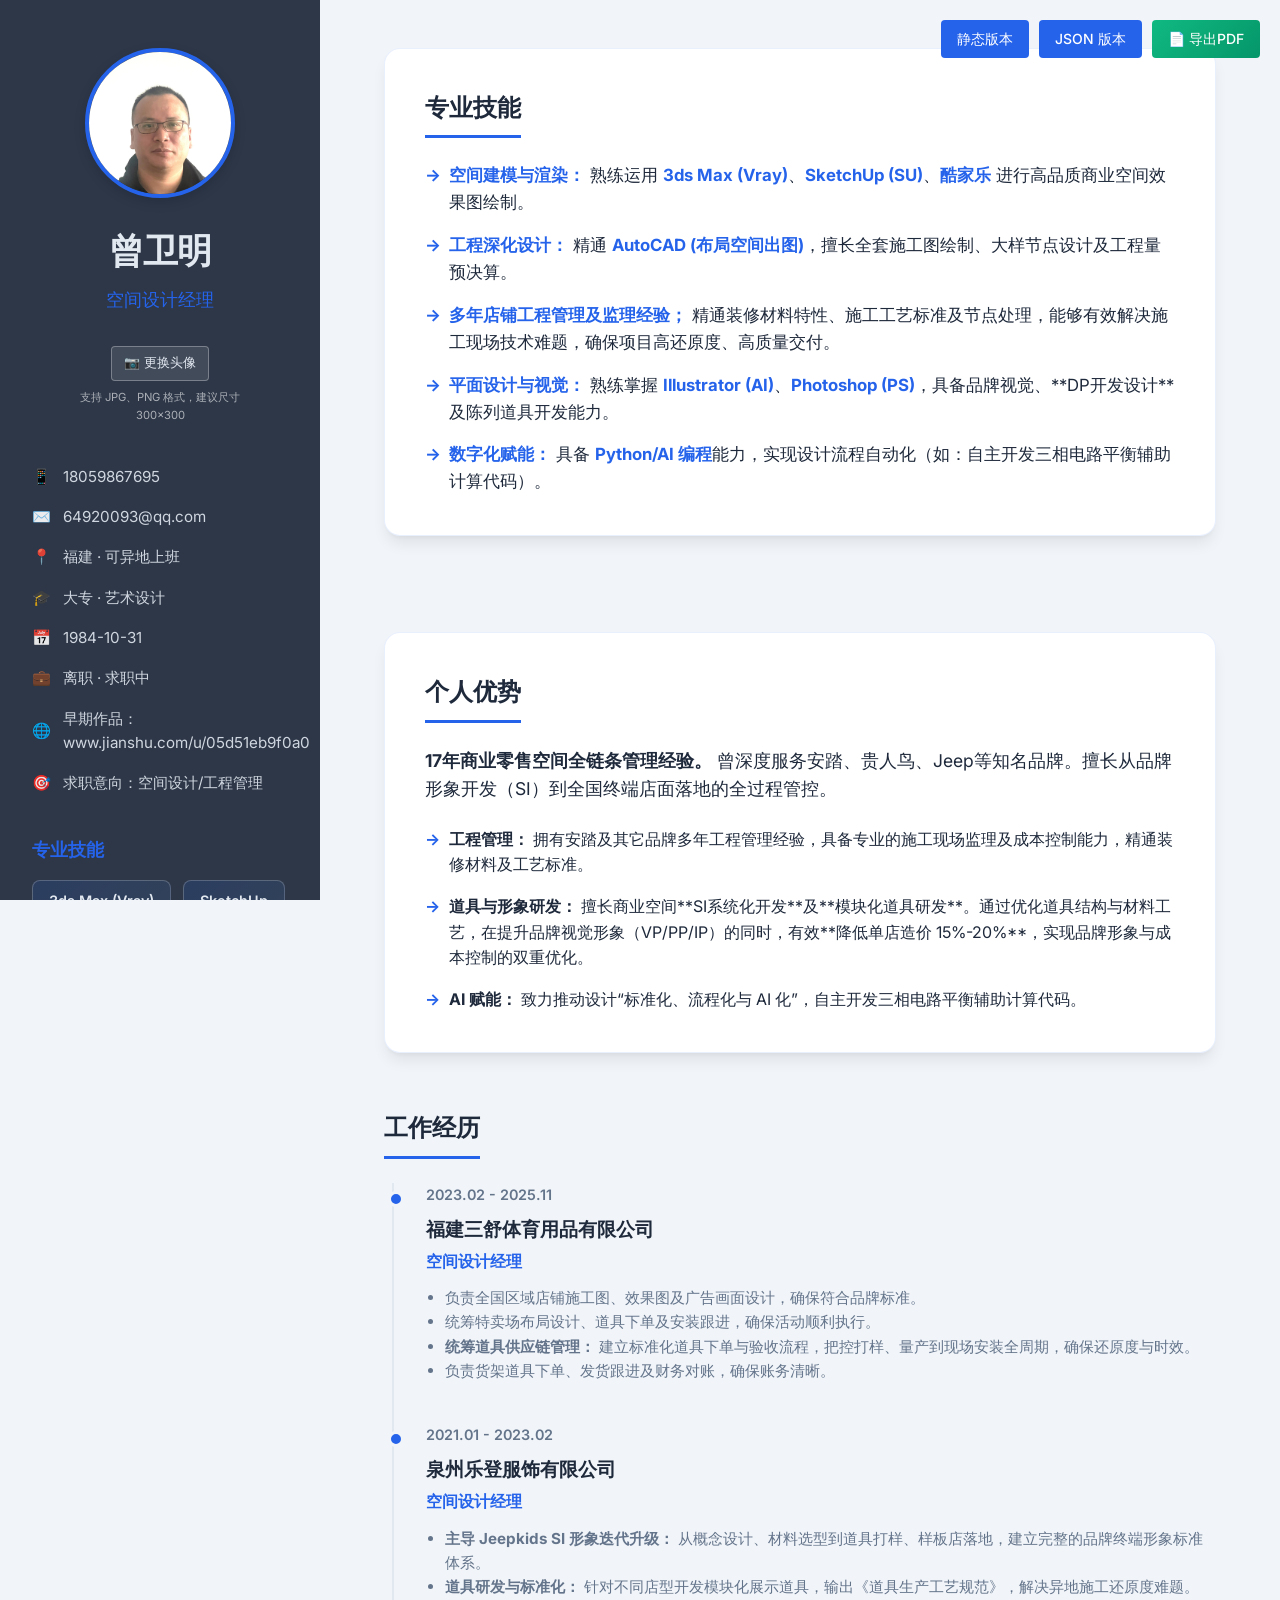
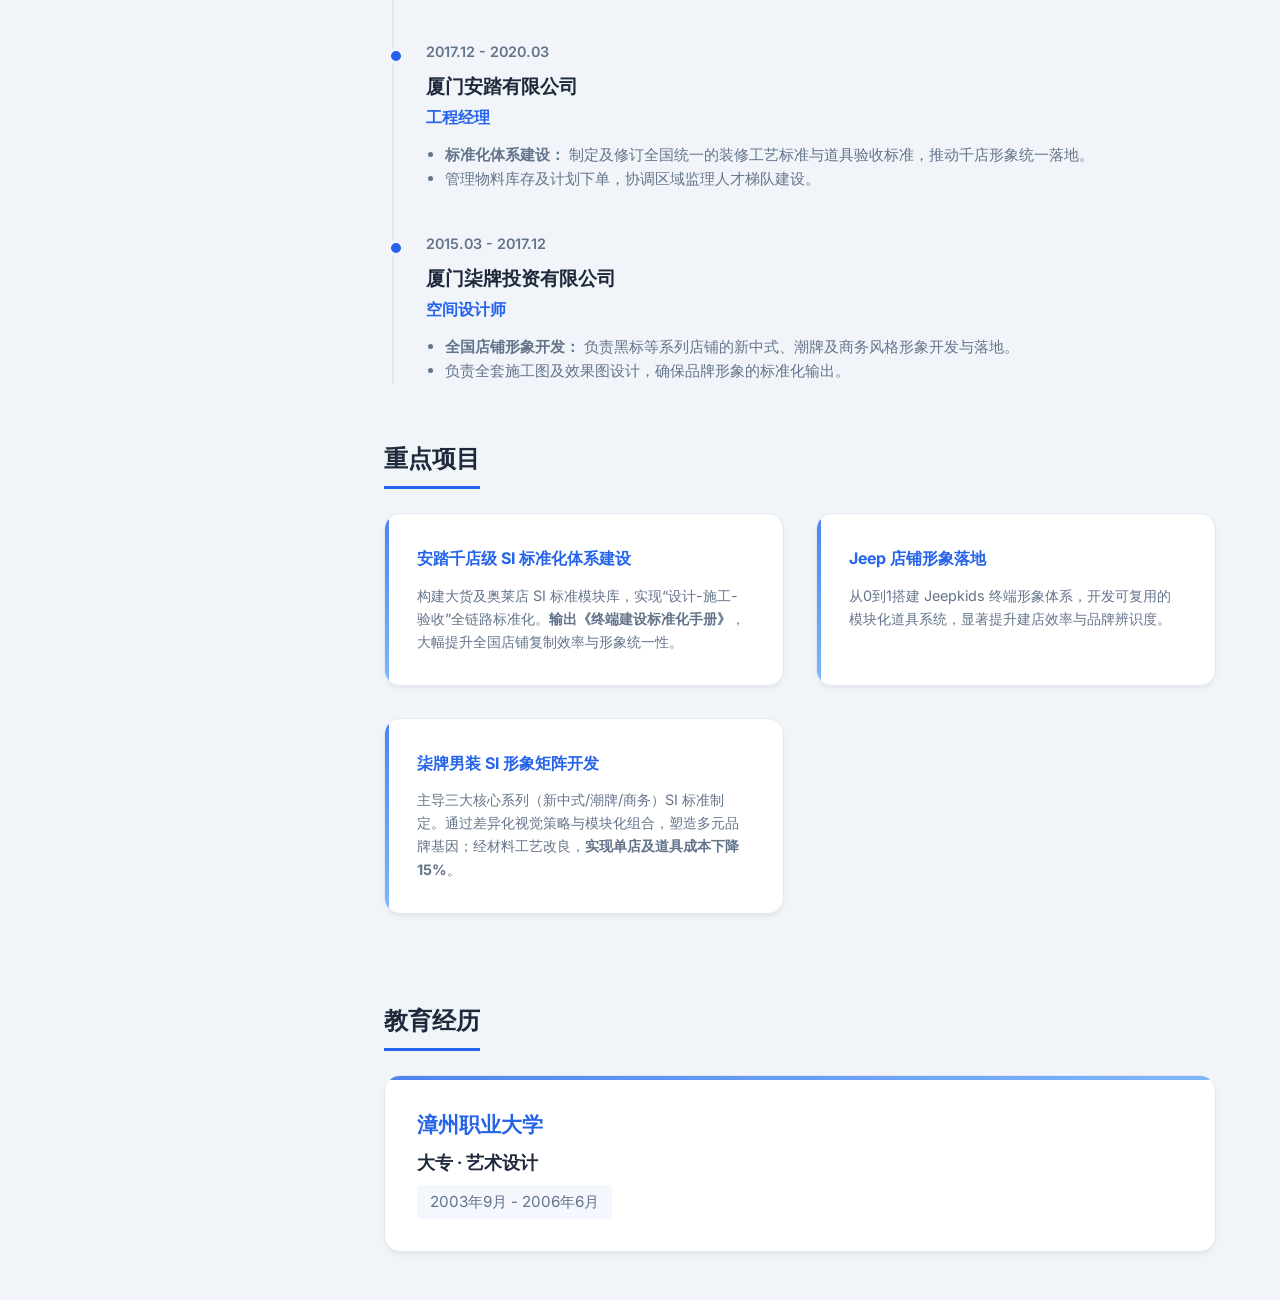
==== commit 1c241a39: "Update resume: brighten avatar, optimize content, add skills" ====
--- a/index.html
+++ b/index.html
@@ -1,5 +1,6 @@
 <!DOCTYPE html>
 <html lang="zh-CN">
+
 <head>
     <meta charset="UTF-8">
     <meta name="viewport" content="width=device-width, initial-scale=1.0">
@@ -10,6 +11,7 @@
     <link rel="preconnect" href="https://fonts.gstatic.com" crossorigin>
     <link href="https://fonts.googleapis.com/css2?family=Inter:wght@300;400;500;600;700&display=swap" rel="stylesheet">
 </head>
+
 <body>
     <div class="nav-links">
         <a href="index.html" class="nav-link">静态版本</a>
@@ -20,16 +22,13 @@
         <!-- Sidebar -->
         <aside class="sidebar">
             <div class="profile-header">
-                <img src="avatar.jpeg" 
-                     alt="曾卫明头像" 
-                     class="profile-avatar" 
-                     id="profile-avatar">
-                
+                <img src="avatar_bright.jpg" alt="曾卫明头像" class="profile-avatar" id="profile-avatar">
+
                 <div class="name-tag">
                     <h1>曾卫明</h1>
                     <p class="title">空间设计经理</p>
                 </div>
-                
+
                 <div class="avatar-upload">
                     <label for="avatar-input" class="avatar-upload-btn">
                         📷 更换头像
@@ -66,7 +65,8 @@
                 </div>
                 <div class="contact-item">
                     <span class="icon">🌐</span>
-                    <a href="https://www.jianshu.com/u/05d51eb9f0a0" target="_blank">早期作品：www.jianshu.com/u/05d51eb9f0a0</a>
+                    <a href="https://www.jianshu.com/u/05d51eb9f0a0"
+                        target="_blank">早期作品：www.jianshu.com/u/05d51eb9f0a0</a>
                 </div>
                 <div class="contact-item">
                     <span class="icon">🎯</span>
@@ -85,6 +85,9 @@
                     <span>Python/AI 编程</span>
                     <span>SI 标准化</span>
                     <span>工程管理</span>
+                    <span>C1 驾照</span>
+                    <span>低压电工</span>
+                    <span>DP开发设计</span>
                 </div>
             </div>
         </aside>
@@ -95,11 +98,14 @@
                 <h2>专业技能</h2>
                 <div class="skills-detailed-content">
                     <ul class="skills-detailed-list">
-                        <li><strong>空间建模与渲染：</strong> 熟练运用 <strong>3ds Max (Vray)</strong>、<strong>SketchUp (SU)</strong>、<strong>酷家乐</strong> 进行高品质商业空间效果图绘制。</li>
+                        <li><strong>空间建模与渲染：</strong> 熟练运用 <strong>3ds Max (Vray)</strong>、<strong>SketchUp
+                                (SU)</strong>、<strong>酷家乐</strong> 进行高品质商业空间效果图绘制。</li>
                         <li><strong>工程深化设计：</strong> 精通 <strong>AutoCAD (布局空间出图)</strong>，擅长全套施工图绘制、大样节点设计及工程量预决算。</li>
                         <li><strong>多年店铺工程管理及监理经验；</strong> 精通装修材料特性、施工工艺标准及节点处理，能够有效解决施工现场技术难题，确保项目高还原度、高质量交付。</li>
-                        <li><strong>平面设计与视觉：</strong> 熟练掌握 <strong>Illustrator (AI)</strong>、<strong>Photoshop (PS)</strong>，具备品牌视觉、橱窗 DP 点及陈列道具开发能力。</li>
-                        <li><strong>数字化赋能：</strong> 具备 <strong>Python/AI 编程</strong>能力，实现设计流程自动化（如：自主开发三相电路平衡辅助计算代码）。</li>
+                        <li><strong>平面设计与视觉：</strong> 熟练掌握 <strong>Illustrator (AI)</strong>、<strong>Photoshop
+                                (PS)</strong>，具备品牌视觉、**DP开发设计**及陈列道具开发能力。</li>
+                        <li><strong>数字化赋能：</strong> 具备 <strong>Python/AI 编程</strong>能力，实现设计流程自动化（如：自主开发三相电路平衡辅助计算代码）。
+                        </li>
                     </ul>
                 </div>
             </section>
@@ -109,8 +115,10 @@
                 <div class="summary-content">
                     <p><strong>17年商业零售空间全链条管理经验。</strong> 曾深度服务安踏、贵人鸟、Jeep等知名品牌。擅长从品牌形象开发（SI）到全国终端店面落地的全过程管控。</p>
                     <ul>
-                        <li><strong>工程管理：</strong> 具备专业的施工现场监理及成本控制能力，精通装修材料及工艺标准。</li>
-                        <li><strong>道具研发：</strong> 擅长模块化陈列道具开发，优化结构，提升形象并降低单店成本。</li>
+                        <li><strong>工程管理：</strong> 拥有安踏及其它品牌多年工程管理经验，具备专业的施工现场监理及成本控制能力，精通装修材料及工艺标准。</li>
+                        <li><strong>道具与形象研发：</strong>
+                            擅长商业空间**SI系统化开发**及**模块化道具研发**。通过优化道具结构与材料工艺，在提升品牌视觉形象（VP/PP/IP）的同时，有效**降低单店造价
+                            15%-20%**，实现品牌形象与成本控制的双重优化。</li>
                         <li><strong>AI 赋能：</strong> 致力推动设计“标准化、流程化与 AI 化”，自主开发三相电路平衡辅助计算代码。</li>
                     </ul>
                 </div>
@@ -118,34 +126,24 @@
 
             <section class="experience-section">
                 <h2>工作经历</h2>
-                
+
                 <div class="timeline">
                     <!-- Exp 1 -->
                     <div class="timeline-item">
-                        <div class="time-node">2024.02 - 2025.11</div>
+                        <div class="time-node">2023.02 - 2025.11</div>
                         <div class="content">
                             <h3>福建三舒体育用品有限公司</h3>
                             <p class="role">空间设计经理</p>
                             <ul>
                                 <li>负责全国区域店铺施工图、效果图及广告画面设计，确保符合品牌标准。</li>
                                 <li>统筹特卖场布局设计、道具下单及安装跟进，确保活动顺利执行。</li>
+                                <li><strong>统筹道具供应链管理：</strong> 建立标准化道具下单与验收流程，把控打样、量产到现场安装全周期，确保还原度与时效。</li>
                                 <li>负责货架道具下单、发货跟进及财务对账，确保账务清晰。</li>
                             </ul>
                         </div>
                     </div>
 
-                    <!-- Exp 2 -->
-                    <div class="timeline-item">
-                        <div class="time-node">2023.02 - 2023.12</div>
-                        <div class="content">
-                            <h3>厦门深白文化传播有限公司</h3>
-                            <p class="role">空间设计经理</p>
-                            <ul>
-                                <li>对接安踏、安踏儿童、贵人鸟等品牌，提供方案、施工图及效果图设计服务。</li>
-                                <li>定制模块化绘图标准，提高团队设计效率。</li>
-                            </ul>
-                        </div>
-                    </div>
+
 
                     <!-- Exp 3 -->
                     <div class="timeline-item">
@@ -154,8 +152,8 @@
                             <h3>泉州乐登服饰有限公司</h3>
                             <p class="role">空间设计经理</p>
                             <ul>
-                                <li>Jeep 户外及 Jeepkids 店铺形象空间设计开发与落地，负责全套施工图审核。</li>
-                                <li>制定道具及施工设计标准，带团队年度完成 200 多家店铺营建。</li>
+                                <li><strong>主导 Jeepkids SI 形象迭代升级：</strong> 从概念设计、材料选型到道具打样、样板店落地，建立完整的品牌终端形象标准体系。</li>
+                                <li><strong>道具研发与标准化：</strong> 针对不同店型开发模块化展示道具，输出《道具生产工艺规范》，解决异地施工还原度难题。</li>
                             </ul>
                         </div>
                     </div>
@@ -167,8 +165,21 @@
                             <h3>厦门安踏有限公司</h3>
                             <p class="role">工程经理</p>
                             <ul>
-                                <li>制定及修订装修工艺标准，监督全国店面质量、成本及执行。</li>
+                                <li><strong>标准化体系建设：</strong> 制定及修订全国统一的装修工艺标准与道具验收标准，推动千店形象统一落地。</li>
                                 <li>管理物料库存及计划下单，协调区域监理人才梯队建设。</li>
+                            </ul>
+                        </div>
+                    </div>
+
+                    <!-- Exp 5 -->
+                    <div class="timeline-item">
+                        <div class="time-node">2015.03 - 2017.12</div>
+                        <div class="content">
+                            <h3>厦门柒牌投资有限公司</h3>
+                            <p class="role">空间设计师</p>
+                            <ul>
+                                <li><strong>全国店铺形象开发：</strong> 负责黑标等系列店铺的新中式、潮牌及商务风格形象开发与落地。</li>
+                                <li>负责全套施工图及效果图设计，确保品牌形象的标准化输出。</li>
                             </ul>
                         </div>
                     </div>
@@ -179,16 +190,17 @@
                 <h2>重点项目</h2>
                 <div class="project-grid">
                     <div class="project-card">
-                        <h4>安踏施工图纸标准化落地</h4>
-                        <p>实现了安踏大货及奥莱施工图纸、效果图的标准化模块库建设。</p>
+                        <h4>安踏千店级 SI 标准化体系建设</h4>
+                        <p>构建大货及奥莱店 SI 标准模块库，实现“设计-施工-验收”全链路标准化。<strong>输出《终端建设标准化手册》</strong>，大幅提升全国店铺复制效率与形象统一性。</p>
                     </div>
                     <div class="project-card">
                         <h4>Jeep 店铺形象落地</h4>
-                        <p>从创意到落地，建立了 Jeepkids 店铺形象标准体系。</p>
+                        <p>从0到1搭建 Jeepkids 终端形象体系，开发可复用的模块化道具系统，显著提升建店效率与品牌辨识度。</p>
                     </div>
                     <div class="project-card">
-                        <h4>柒牌形象开发</h4>
-                        <p>总负责柒牌男装新形象（中式、潮牌、商务风格）开发与降本控本。</p>
+                        <h4>柒牌男装 SI 形象矩阵开发</h4>
+                        <p>主导三大核心系列（新中式/潮牌/商务）SI 标准制定。通过差异化视觉策略与模块化组合，塑造多元品牌基因；经材料工艺改良，<strong>实现单店及道具成本下降 15%</strong>。
+                        </p>
                     </div>
                 </div>
             </section>
@@ -205,4 +217,5 @@
     </div>
     <script src="script.js"></script>
 </body>
-</html>
+
+</html>
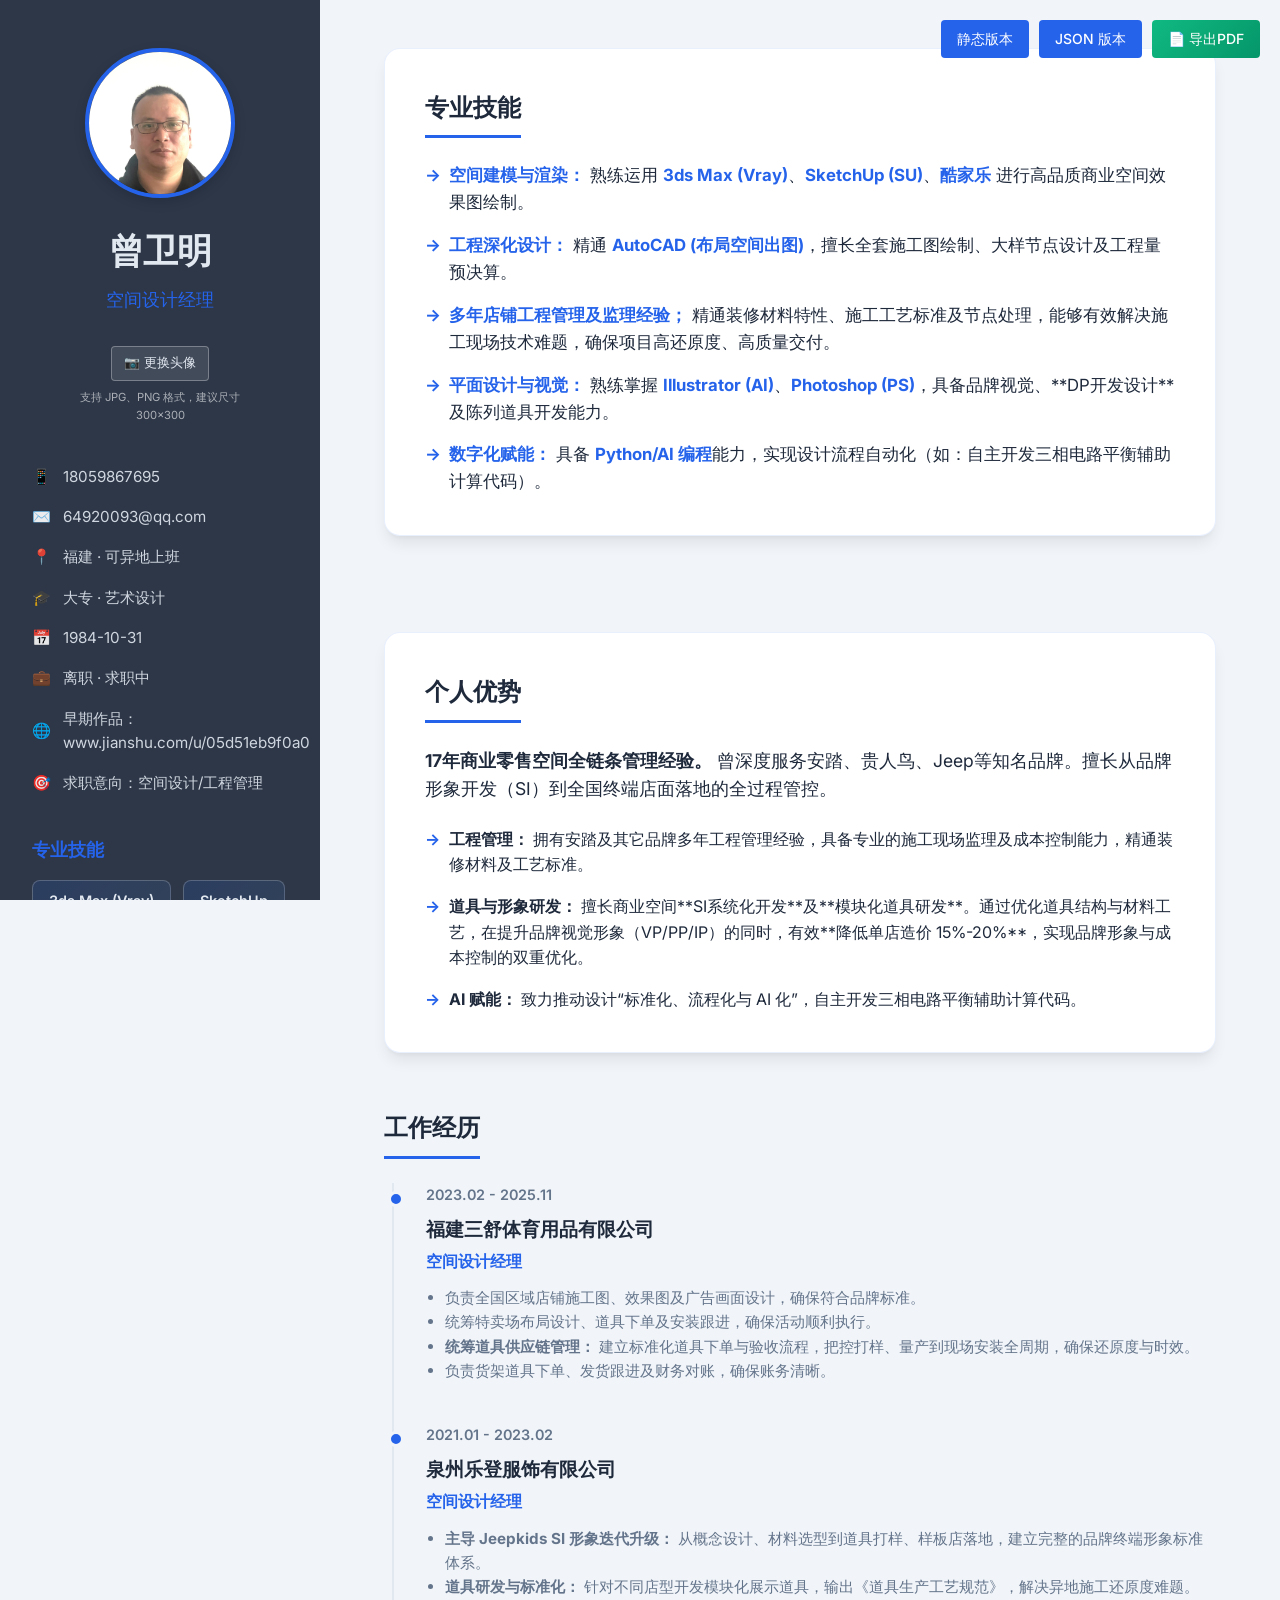
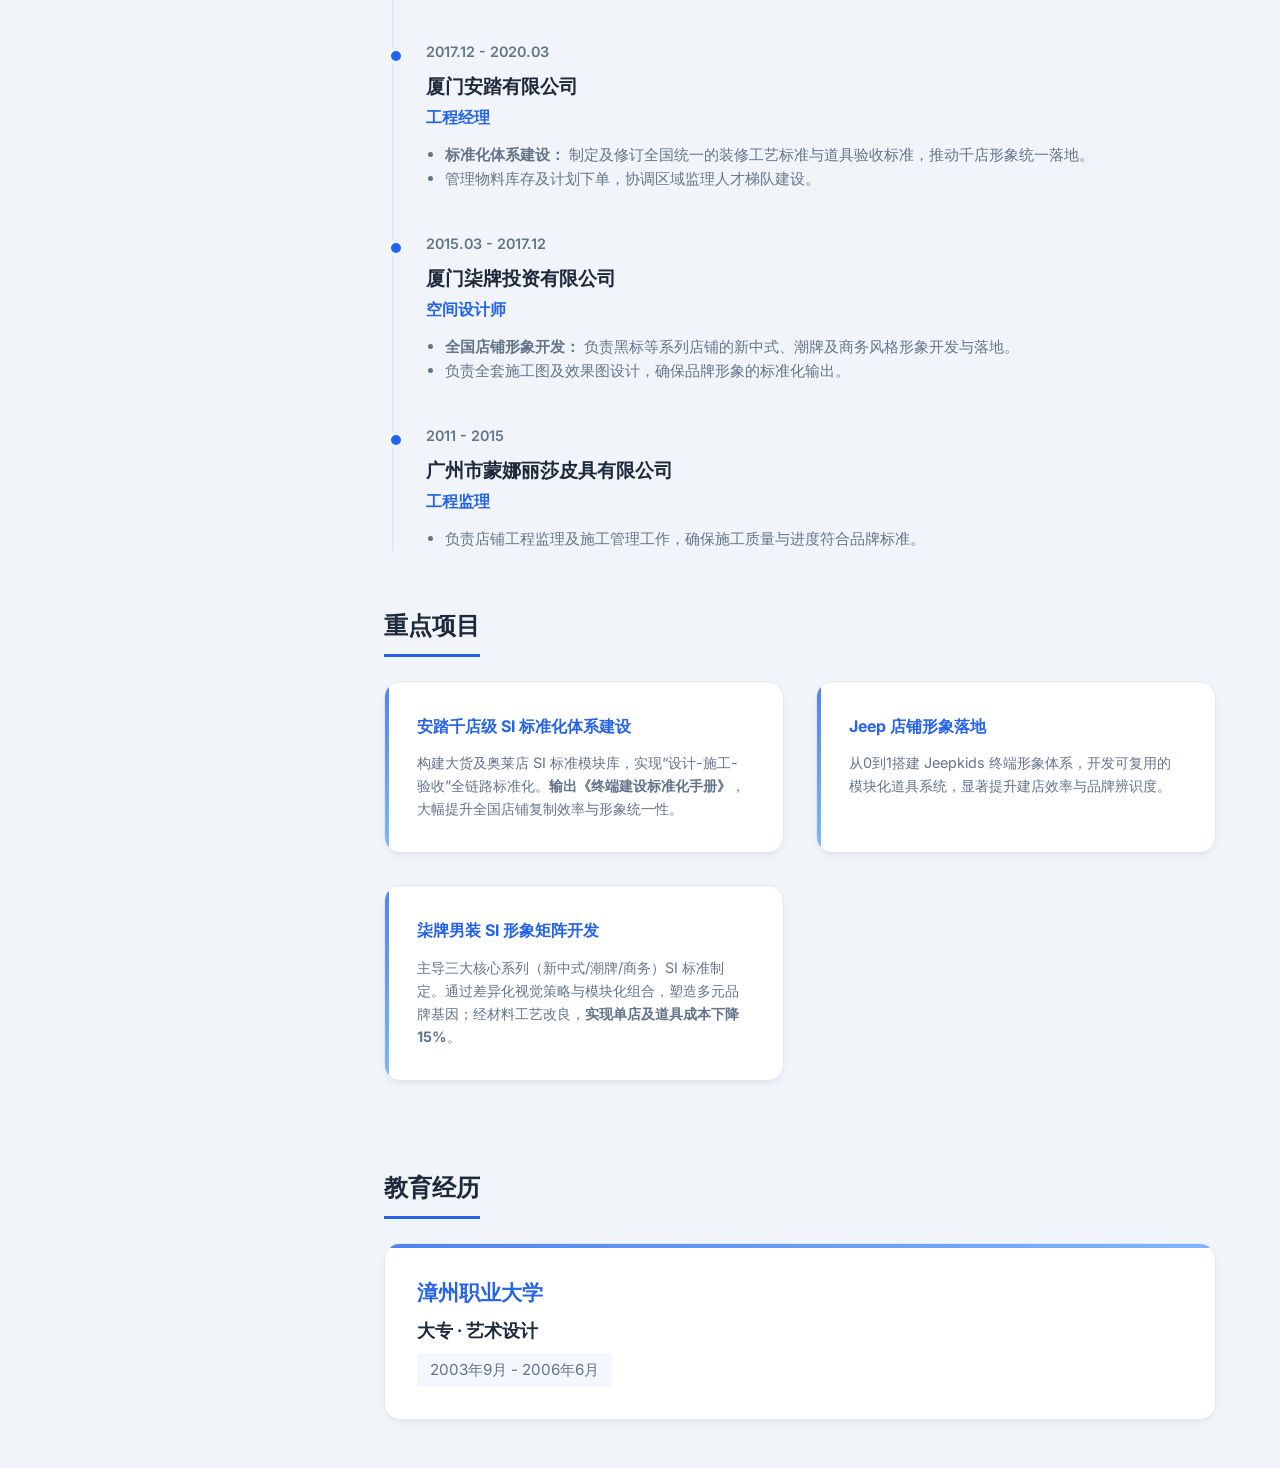
==== commit 2af5eb20: "Update Mona Lisa experience to Engineering Supervisor" ====
--- a/index.html
+++ b/index.html
@@ -183,6 +183,18 @@
                             </ul>
                         </div>
                     </div>
+
+                    <!-- Exp 6 -->
+                    <div class="timeline-item">
+                        <div class="time-node">2011 - 2015</div>
+                        <div class="content">
+                            <h3>广州市蒙娜丽莎皮具有限公司</h3>
+                            <p class="role">工程监理</p>
+                            <ul>
+                                <li>负责店铺工程监理及施工管理工作，确保施工质量与进度符合品牌标准。</li>
+                            </ul>
+                        </div>
+                    </div>
                 </div>
             </section>
 
